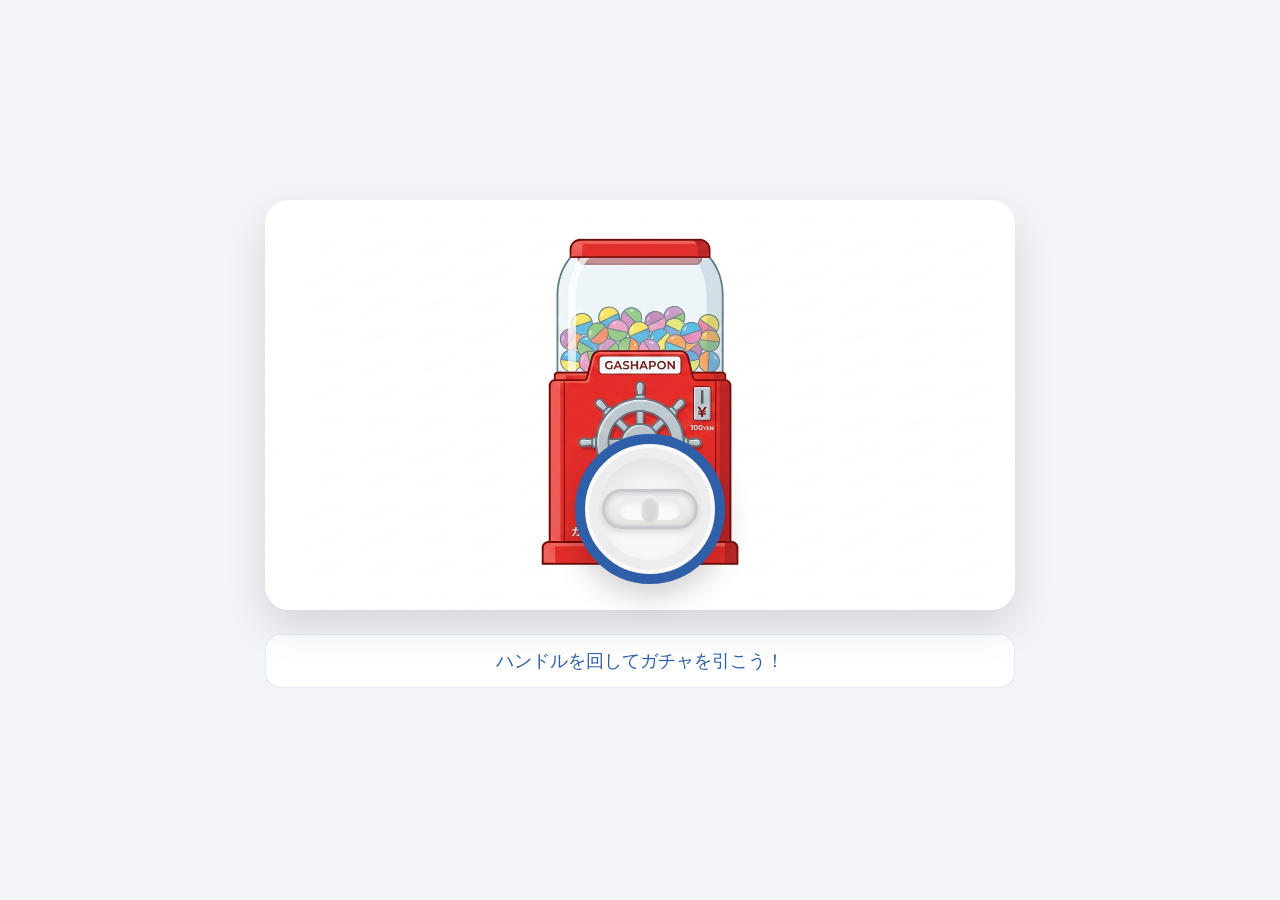
==== gacha.html @ 5f1588fb "ログインフォーム画面追加" ====
<!DOCTYPE html>
<html lang="ja">
  <head>
    <meta charset="UTF-8">
    <meta name="viewport" content="width=device-width, initial-scale=1.0">
    <title>ガチャ</title>
    <link rel="stylesheet" href="style.css">
  </head>
  <body>
    <main>
      <section class="gacha-page">
        <div class="gacha">
          <img src="photo/gacha.png" alt="ガチャ画像">
          <div class="handle" id="handle">
            <div class="handle-inner"></div>
          </div>
        </div>
        <div class="gacha-footer">
          <div class="gacha-message" id="gachaMessage">ハンドルを回してガチャを引こう！</div>
        </div>
      </section>
    </main>

    <script src="script.js"></script>
  </body>
</html>
---- style.css ----
body {
  margin: 0;
  min-height: 100vh;
  display: flex;
  align-items: center;
  justify-content: center;
  background: #f2f4f8;
  font-family: system-ui, sans-serif;
  color: #333;
}

main {
  width: 100%;
  max-width: 860px;
  padding: 24px;
  box-sizing: border-box;
}

.hidden {
  display: none;
}

.login-page,
.gacha-page {
  width: 100%;
  display: flex;
  justify-content: center;
}

.login-page {
  padding: 24px 0;
}

.login-box {
  width: 100%;
  max-width: 420px;
  background: #fff;
  border-radius: 20px;
  padding: 32px;
  box-shadow: 0 18px 40px rgba(0, 0, 0, 0.12);
}

.login-box h1 {
  margin: 0 0 12px;
  font-size: 28px;
  letter-spacing: 0.02em;
}

.login-box p {
  margin: 0 0 24px;
  color: #555;
  line-height: 1.6;
}

.login-box label {
  display: block;
  margin-bottom: 16px;
  font-size: 14px;
}

.login-box input {
  width: 100%;
  margin-top: 8px;
  padding: 14px 16px;
  border: 1px solid #ccd2dc;
  border-radius: 12px;
  background: #fafbff;
  font-size: 15px;
  outline: none;
}

.login-actions {
  margin-top: 20px;
}

.login-actions button {
  width: 100%;
  padding: 14px 16px;
  background: #2f5fa8;
  border: none;
  color: #fff;
  border-radius: 12px;
  font-size: 16px;
  cursor: pointer;
}

.login-actions button:hover {
  background: #264f8a;
}

.login-error {
  margin-top: 14px;
  color: #c0392b;
  min-height: 20px;
}

.gacha-page {
  flex-direction: column;
  align-items: center;
  gap: 24px;
  padding: 12px 0 24px;
}

.gacha {
  position: relative;
  display: inline-block;
}

.gacha img {
  width: 750px;
  height: auto;
  display: block;
  border-radius: 24px;
  box-shadow: 0 18px 40px rgba(0, 0, 0, 0.12);
}

.gacha-footer {
  width: 100%;
  max-width: 750px;
  text-align: center;
}

.gacha-message {
  font-size: 18px;
  color: #2f5fa8;
  padding: 14px 18px;
  background: #ffffff;
  border-radius: 16px;
  border: 1px solid rgba(47, 95, 168, 0.12);
}

.handle {
  position: absolute;
  right: 290px;
  top: 57%;
  width: 130px;
  height: 130px;
  border-radius: 50%;
  background: #ededed;
  border: 10px solid #2f5fa8;
  box-shadow: inset 0 0 0 4px rgba(255,255,255,0.75),
              0 12px 30px rgba(0,0,0,0.18);
  display: flex;
  align-items: center;
  justify-content: center;
  cursor: grab;
  touch-action: none;
  transform-origin: center;
}

.handle:active {
  cursor: grabbing;
}

.handle::before {
  content: "";
  position: absolute;
  inset: 14px;
  border-radius: 50%;
  background: #f7f7f7;
  box-shadow: inset 0 14px 22px rgba(0,0,0,0.08);
}

.handle-inner {
  position: relative;
  width: 90px;
  height: 34px;
  background: linear-gradient(180deg, #f7f7f7 0%, #e2e2e0 100%);
  border: 3px solid #c6c8cc;
  border-radius: 20px;
  box-shadow: inset 0 2px 6px rgba(0,0,0,0.18),
              0 3px 6px rgba(0,0,0,0.12);
}

.handle-inner::before {
  content: "";
  position: absolute;
  inset: 6px 14px;
  border-radius: 999px;
  background: #fafafa;
  box-shadow: inset 0 4px 8px rgba(0,0,0,0.08);
}

.handle-inner::after {
  content: "";
  position: absolute;
  left: 50%;
  top: 50%;
  transform: translate(-50%, -50%);
  width: 18px;
  height: 28px;
  background: #d8d8d8;
  border-radius: 12px;
  box-shadow: inset 0 2px 4px rgba(255,255,255,0.9);
}
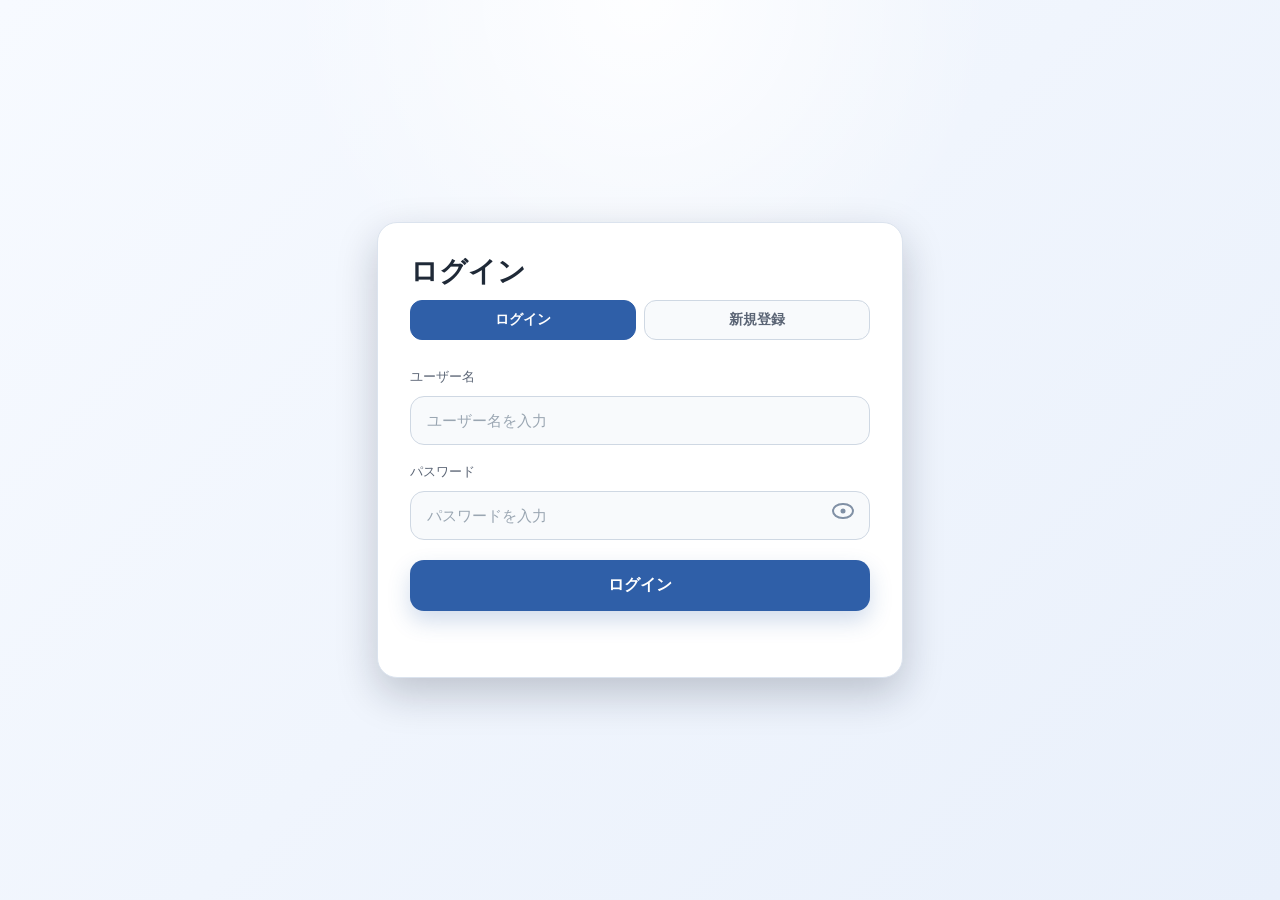
==== commit b4d55f7e: "ログイン認証" ====
--- a/gacha.html
+++ b/gacha.html
@@ -21,6 +21,6 @@
       </section>
     </main>
 
-    <script src="script.js"></script>
+    <script src="script.js?v=20260421"></script>
   </body>
 </html>
--- a/style.css
+++ b/style.css
@@ -1,18 +1,31 @@
+:root {
+  color-scheme: light;
+  --bg-1: #f7faff;
+  --bg-2: #e9f0fb;
+  --panel: #ffffff;
+  --panel-border: #dbe3ee;
+  --text-main: #1f2937;
+  --text-soft: #5b6575;
+  --accent: #2f5fa8;
+  --accent-strong: #264f8a;
+  --error: #ff857d;
+}
+
 body {
   margin: 0;
   min-height: 100vh;
   display: flex;
   align-items: center;
   justify-content: center;
-  background: #f2f4f8;
-  font-family: system-ui, sans-serif;
-  color: #333;
+  background:
+    radial-gradient(circle at top, rgba(255, 255, 255, 0.9), transparent 32%),
+    linear-gradient(135deg, var(--bg-1), var(--bg-2));
+  font-family: "Yu Gothic", "Hiragino Kaku Gothic ProN", "Noto Sans JP", sans-serif;
+  color: var(--text-main);
 }
 
 main {
   width: 100%;
-  max-width: 860px;
-  padding: 24px;
   box-sizing: border-box;
 }
 
@@ -27,46 +40,218 @@
   justify-content: center;
 }
 
+.auth-page main {
+  min-height: 100vh;
+  display: flex;
+  align-items: center;
+  justify-content: center;
+  padding: 24px;
+}
+
 .login-page {
-  padding: 24px 0;
+  padding: 0;
 }
 
 .login-box {
+  width: min(100%, 460px);
+  padding: 32px;
+  border-radius: 20px;
+  background: var(--panel);
+  border: 1px solid var(--panel-border);
+  box-shadow: 0 16px 40px rgba(15, 23, 42, 0.22);
+}
+
+.login-box h1 {
+  margin: 0 0 10px;
+  font-size: 28px;
+  line-height: 1.2;
+}
+
+.auth-tabs {
+  display: grid;
+  grid-template-columns: 1fr 1fr;
+  gap: 8px;
+  margin: 12px 0 8px;
+}
+
+.auth-tab {
+  border: 1px solid #cfd8e3;
+  background: #f8fafc;
+  color: #5b6575;
+  border-radius: 12px;
+  padding: 10px 12px;
+  font-size: 14px;
+  font-weight: 600;
+  cursor: pointer;
+  transition: all 0.2s ease;
+}
+
+.auth-tab:hover {
+  border-color: #b8c5d6;
+  background: #f1f5fb;
+}
+
+.auth-tab.active {
+  background: #2f5fa8;
+  color: #ffffff;
+  border-color: #2f5fa8;
+}
+
+.login-box p {
+  margin: 0;
+  color: var(--text-soft);
+  line-height: 1.8;
+}
+
+.login-form {
+  position: relative;
+  z-index: 1;
+  margin-top: 28px;
+}
+
+.login-form label {
+  display: block;
+  margin-bottom: 18px;
+}
+
+.login-form label span {
+  display: block;
+  margin-bottom: 10px;
+  font-size: 13px;
+  color: var(--text-soft);
+}
+
+.login-form input {
   width: 100%;
-  max-width: 420px;
-  background: #fff;
-  border-radius: 20px;
-  padding: 32px;
-  box-shadow: 0 18px 40px rgba(0, 0, 0, 0.12);
-}
-
-.login-box h1 {
-  margin: 0 0 12px;
-  font-size: 28px;
-  letter-spacing: 0.02em;
-}
-
-.login-box p {
-  margin: 0 0 24px;
-  color: #555;
-  line-height: 1.6;
-}
-
-.login-box label {
-  display: block;
-  margin-bottom: 16px;
-  font-size: 14px;
-}
-
-.login-box input {
-  width: 100%;
-  margin-top: 8px;
-  padding: 14px 16px;
-  border: 1px solid #ccd2dc;
-  border-radius: 12px;
-  background: #fafbff;
+  box-sizing: border-box;
+  padding: 15px 16px;
+  border-radius: 14px;
+  border: 1px solid #cfd8e3;
+  background: #f8fafc;
+  color: var(--text-main);
   font-size: 15px;
   outline: none;
+  transition: border-color 0.2s ease, box-shadow 0.2s ease, transform 0.2s ease, background 0.2s ease;
+}
+
+.password-field {
+  position: relative;
+}
+
+.password-field input {
+  padding-right: 52px;
+}
+
+.password-toggle {
+  position: absolute;
+  right: 12px;
+  top: 50%;
+  transform: translateY(-50%);
+  width: 32px;
+  height: 32px;
+  border: none;
+  border-radius: 8px;
+  background: transparent;
+  cursor: pointer;
+}
+
+.password-toggle:hover {
+  background: rgba(47, 95, 168, 0.08);
+}
+
+.password-toggle:focus-visible {
+  outline: 2px solid rgba(47, 95, 168, 0.4);
+  outline-offset: 2px;
+}
+
+.eye-icon {
+  position: relative;
+  display: block;
+  width: 18px;
+  height: 12px;
+  margin: 0 auto;
+  border: 2px solid #8090a5;
+  border-radius: 12px / 9px;
+}
+
+.eye-icon::before {
+  content: "";
+  position: absolute;
+  left: 50%;
+  top: 50%;
+  width: 5px;
+  height: 5px;
+  background: #8090a5;
+  border-radius: 50%;
+  transform: translate(-50%, -50%);
+}
+
+.password-toggle.is-visible .eye-icon::after {
+  content: "";
+  position: absolute;
+  left: -4px;
+  top: 4px;
+  width: 24px;
+  height: 2px;
+  background: #8090a5;
+  transform: rotate(-25deg);
+}
+
+.password-strength {
+  margin-top: 10px;
+}
+
+.password-strength-track {
+  height: 8px;
+  border-radius: 999px;
+  background: #e4ebf5;
+  overflow: hidden;
+}
+
+.password-strength-track span {
+  display: block;
+  width: 0;
+  height: 100%;
+  border-radius: inherit;
+  background: #cfd8e3;
+  transition: width 0.25s ease, background-color 0.25s ease;
+}
+
+.password-strength p {
+  margin: 8px 0 0;
+  font-size: 12px;
+  color: #6a7689;
+}
+
+.password-strength[data-level="1"] .password-strength-track span {
+  background: #f06161;
+}
+
+.password-strength[data-level="2"] .password-strength-track span {
+  background: #f59e0b;
+}
+
+.password-strength[data-level="3"] .password-strength-track span {
+  background: #f3bf3a;
+}
+
+.password-strength[data-level="4"] .password-strength-track span {
+  background: #42b883;
+}
+
+.password-strength[data-level="5"] .password-strength-track span {
+  background: #1f9d55;
+}
+
+.login-form input::placeholder {
+  color: #9aa6b2;
+}
+
+.login-form input:focus {
+  border-color: rgba(47, 95, 168, 0.7);
+  background: #ffffff;
+  box-shadow: 0 0 0 3px rgba(47, 95, 168, 0.12);
+  transform: translateY(-1px);
 }
 
 .login-actions {
@@ -75,23 +260,51 @@
 
 .login-actions button {
   width: 100%;
-  padding: 14px 16px;
-  background: #2f5fa8;
+  padding: 15px 18px;
   border: none;
-  color: #fff;
-  border-radius: 12px;
+  border-radius: 14px;
+  background: var(--accent);
+  color: #ffffff;
   font-size: 16px;
+  font-weight: 600;
   cursor: pointer;
+  box-shadow: 0 10px 22px rgba(47, 95, 168, 0.22);
+  transition: transform 0.2s ease, box-shadow 0.2s ease, filter 0.2s ease;
 }
 
 .login-actions button:hover {
-  background: #264f8a;
+  transform: translateY(-1px);
+  background: var(--accent-strong);
+  box-shadow: 0 12px 26px rgba(47, 95, 168, 0.28);
+}
+
+.login-actions button:active {
+  transform: translateY(0);
 }
 
 .login-error {
   margin-top: 14px;
-  color: #c0392b;
   min-height: 20px;
+  color: var(--error);
+  font-size: 13px;
+}
+
+.register-success {
+  margin-top: 10px;
+  min-height: 20px;
+  color: #0f8a4b;
+  font-size: 13px;
+}
+
+@media (max-width: 520px) {
+  .auth-page main {
+    padding: 18px;
+  }
+
+  .login-box {
+    padding: 28px 20px 22px;
+    border-radius: 24px;
+  }
 }
 
 .gacha-page {
